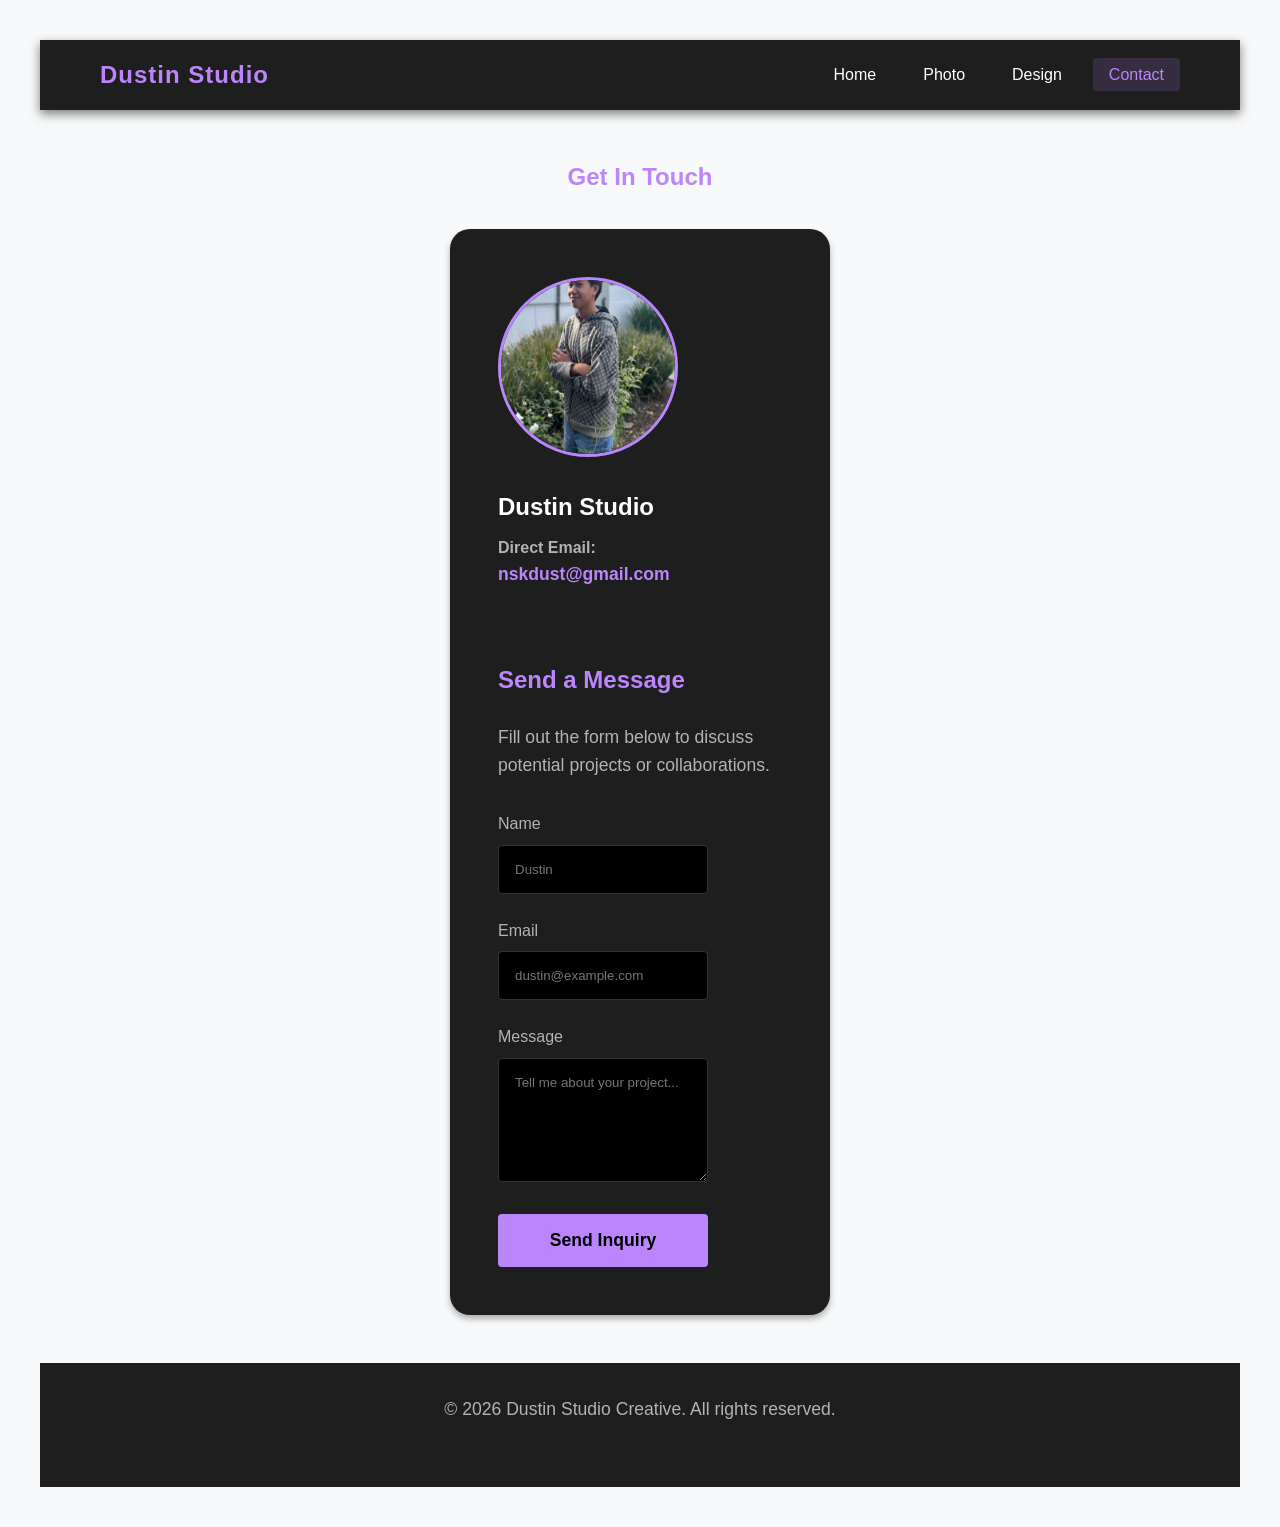
==== contact.html @ e93ee66b "Update contact.html" ====
<!DOCTYPE html>
<html lang="en">
<head>
    <meta charset="UTF-8">
    <meta name="viewport" content="width=device-width, initial-scale=1.0">
    <title>Contact - My Creative Portfolio</title>
    <link rel="stylesheet" href="style.css">
    
    <style>
        .contact-wrapper {
            display: flex;
            flex-wrap: wrap;
            gap: 3rem;
            max-width: 3000px;
            margin: 0 auto;
            background-color: var(--surface-color);
            padding: 3rem;
            border-radius: 20px;
            box-shadow: 0 4px 6px rgba(0,0,0,0.3);
        }

        /* Left Side: Profile Info */
        .contact-info {
            flex: 1;
            min-width: 400px;
        }

        .contact-info img {
            width: 180px;
            height: 180px;
            border-radius: 50%; /* Makes the image perfectly round */
            object-fit: cover;
            margin-bottom: 1.5rem;
            border: 3px solid var(--primary-color); /* Adds a nice purple border */
        }

        .contact-info h3 {
            color: var(--text-main);
            margin-bottom: 0.5rem;
            font-size: 1.5rem;
        }

        .contact-info p {
            margin-bottom: 1.5rem;
            font-size: 1rem;
        }

        .email-link {
            color: var(--primary-color);
            text-decoration: none;
            font-weight: bold;
            font-size: 1.1rem;
            transition: color 0.3s ease;
        }

        .email-link:hover {
            color: #9965f4;
            text-decoration: underline;
        }

        /* Right Side: The Form */
        .contact-form-section {
            flex: 2;
            min-width: 300px;
        }
        
        .contact-form-section h2 {
            margin-top: 0;
        }
    </style>
</head>
<body>
    <header>
        <div class="logo">Dustin Studio</div>
        <nav>
            <ul>
                <li><a href="index.html">Home</a></li>
                <li><a href="photo.html">Photo</a></li>
                <li><a href="design.html">Design</a></li>
                <li><a href="contact.html" class="active">Contact</a></li>
            </ul>
        </nav>
    </header>

    <main>
        <section id="contact">
            <h1 style="text-align: center; margin-bottom: 2rem;">Get In Touch</h1>
            
            <div class="contact-wrapper">
                <div class="contact-info">
                    <img src="dustin.png" alt="Profile Picture of Dustin">
                    
                    <h3>Dustin Studio</h3>
                    
                    <p><strong>Direct Email:</strong><br>
                    <a href="nskdust@gmail.com" class="email-link">nskdust@gmail.com</a></p>
                </div>

                <div class="contact-form-section">
                    <h2>Send a Message</h2>
                    <p>Fill out the form below to discuss potential projects or collaborations.</p>
                    
                    <div class="form-group">
                        <label for="name">Name</label>
                        <input type="text" id="name" placeholder="Dustin">
                    </div>
                    <div class="form-group">
                        <label for="email">Email</label>
                        <input type="email" id="email" placeholder="dustin@example.com">
                    </div>
                    <div class="form-group">
                        <label for="message">Message</label>
                        <textarea id="message" rows="6" placeholder="Tell me about your project..."></textarea>
                    </div>
                    <button class="btn">Send Inquiry</button>
                </div>
            </div>
        </section>
    </main>

    <footer>
        <p>&copy; 2026 Dustin Studio Creative. All rights reserved.</p>
    </footer>
</body>
</html>
---- style.css ----
/* style.css */
:root {
    --bg-color: #000000;
    --surface-color: #1e1e1e;
    --primary-color: #bb86fc;
    --text-main: #ffffff;
    --text-muted: #b3b3b3;
}

* {
    margin: 0;
    padding: 0;
    box-sizing: border-box;
    font-family: 'Helvetica Neue', Helvetica, Arial, sans-serif;
}

body {
    background-color: var(--bg-color);
    color: var(--text-main);
    line-height: 1.6;
    display: flex;
    flex-direction: column;
    min-height: 100vh;
}

header {
    background-color: var(--surface-color);
    padding: 1rem 5%;
    display: flex;
    justify-content: space-between;
    align-items: center;
    position: sticky;
    top: 0;
    z-index: 100;
    box-shadow: 0 4px 10px rgba(0,0,0,0.5);
}

.logo {
    font-size: 1.5rem;
    font-weight: bold;
    color: var(--primary-color);
    letter-spacing: 1px;
}

nav ul {
    list-style: none;
    display: flex;
    gap: 15px;
}

nav a {
    color: var(--text-main);
    text-decoration: none;
    font-weight: 500;
    padding: 0.5rem 1rem;
    border-radius: 4px;
    transition: all 0.3s ease;
}

nav a:hover, nav a.active {
    background-color: rgba(187, 134, 252, 0.15);
    color: var(--primary-color);
}

main {
    flex: 1;
    padding: 3rem 5%;
    max-width: 500px;
    margin: 0 auto;
    width: 100%;
}

h1, h2 {
    margin-bottom: 1.5rem;
    color: var(--primary-color);
}

p {
    color: var(--text-muted);
    margin-bottom: 2rem;
    font-size: 1.1rem;
}

/* Images and Galleries */
.hero-img {
    width: 100%;
    max-height: 400px;
    object-fit: cover;
    border-radius: 8px;
    margin-bottom: 2rem;
}

.gallery-grid {
    display: grid;
    grid-template-columns: repeat(auto-fit, minmax(400px, 1fr));
    gap: 20px;
}

body {
    background-color: #f8f9fa;
    font-family: 'Comic Sans MS', 'Chalkboard SE', sans-serif; /* A slightly handwritten feel */
    display: flex;
    justify-content: center;
    padding: 40px;
    margin: 0;
}

/* The main 12-column grid container */
.grid-container {
    display: grid;
    grid-template-columns: repeat(20, 1fr);
    gap: 20px;
    width: 100%;
    max-width: 600px; /* Constrains the layout to a readable size */
}

/* Base styles for all boxes */
.box {
    border: 2px solid #6a0dad; /* Purple ink color */
    display: flex;
    justify-content: center;
    align-items: center;
    font-size: 2.5rem;
    color: #6a0dad;
    background-color: transparent;
    border-radius: 2px; /* Slight rounding so it doesn't look too rigid */
}

/* --- Specific Box Placements & Heights --- */

/* Row 1 */
.box-1 {
    grid-column: 1 / 5; /* Starts at col line 1, ends at 5 */
    height: 120px;
}
.box-2 {
    grid-column: 1 / 5;
    height: 120px;
}

/* Row 2 */
.box-3 {
    grid-column: 1 / 5; /* Wider than box 1 */
    height: 180px; /* Taller box */
}
.box-4 {
    grid-column: 8 / 12;
    height: 160px;
}

/* Row 3 */
.box-5 {
    grid-column: 1 / 5;
    height: 120px;
}
.box-6 {
    grid-column: 7 / 11;
    height: 120px;
}

/* Row 4 */
.box-7 {
    grid-column: 1 / 4; /* Narrowest left box */
    height: 120px;
}
.box-8 {
    grid-column: 5 / 13; /* Widest box, stretches to the end */
    height: 100px;
}

.gallery-item:hover {
    transform: scale(1.03);
}

/* Contact Form */
.contact-container {
    background-color: var(--surface-color);
    padding: 4rem;
    border-radius: 8px;
    max-width: 900px;
    margin: 0 auto;
}

.form-group {
    margin-bottom: 1.5rem;
}

.form-group label {
    display: block;
    margin-bottom: 0.5rem;
    color: var(--text-muted);
}

.form-group input,
.form-group textarea {
    width: 70%;
    padding: 1rem;
    background-color: var(--bg-color);
    border: 1px solid #333;
    color: var(--text-main);
    border-radius: 4px;
}

.form-group input:focus,
.form-group textarea:focus {
    outline: none;
    border-color: var(--primary-color);
}

.btn {
    background-color: var(--primary-color);
    color: #000;
    border: none;
    padding: 1rem 2rem;
    font-weight: bold;
    border-radius: 4px;
    cursor: pointer;
    width: 70%;
    font-size: 1.1rem;
    transition: background-color 0.3s;
}

.btn:hover {
    background-color: #9965f4;
}

footer {
    background-color: var(--surface-color);
    text-align: center;
    padding: 2rem 0;
    color: var(--text-muted);
    margin-top: auto;
}

@media (max-width: 768px) {
    header {
        flex-direction: column;
        gap: 15px;
    }
    nav ul {
        flex-wrap: wrap;
        justify-content: center;
    }
}
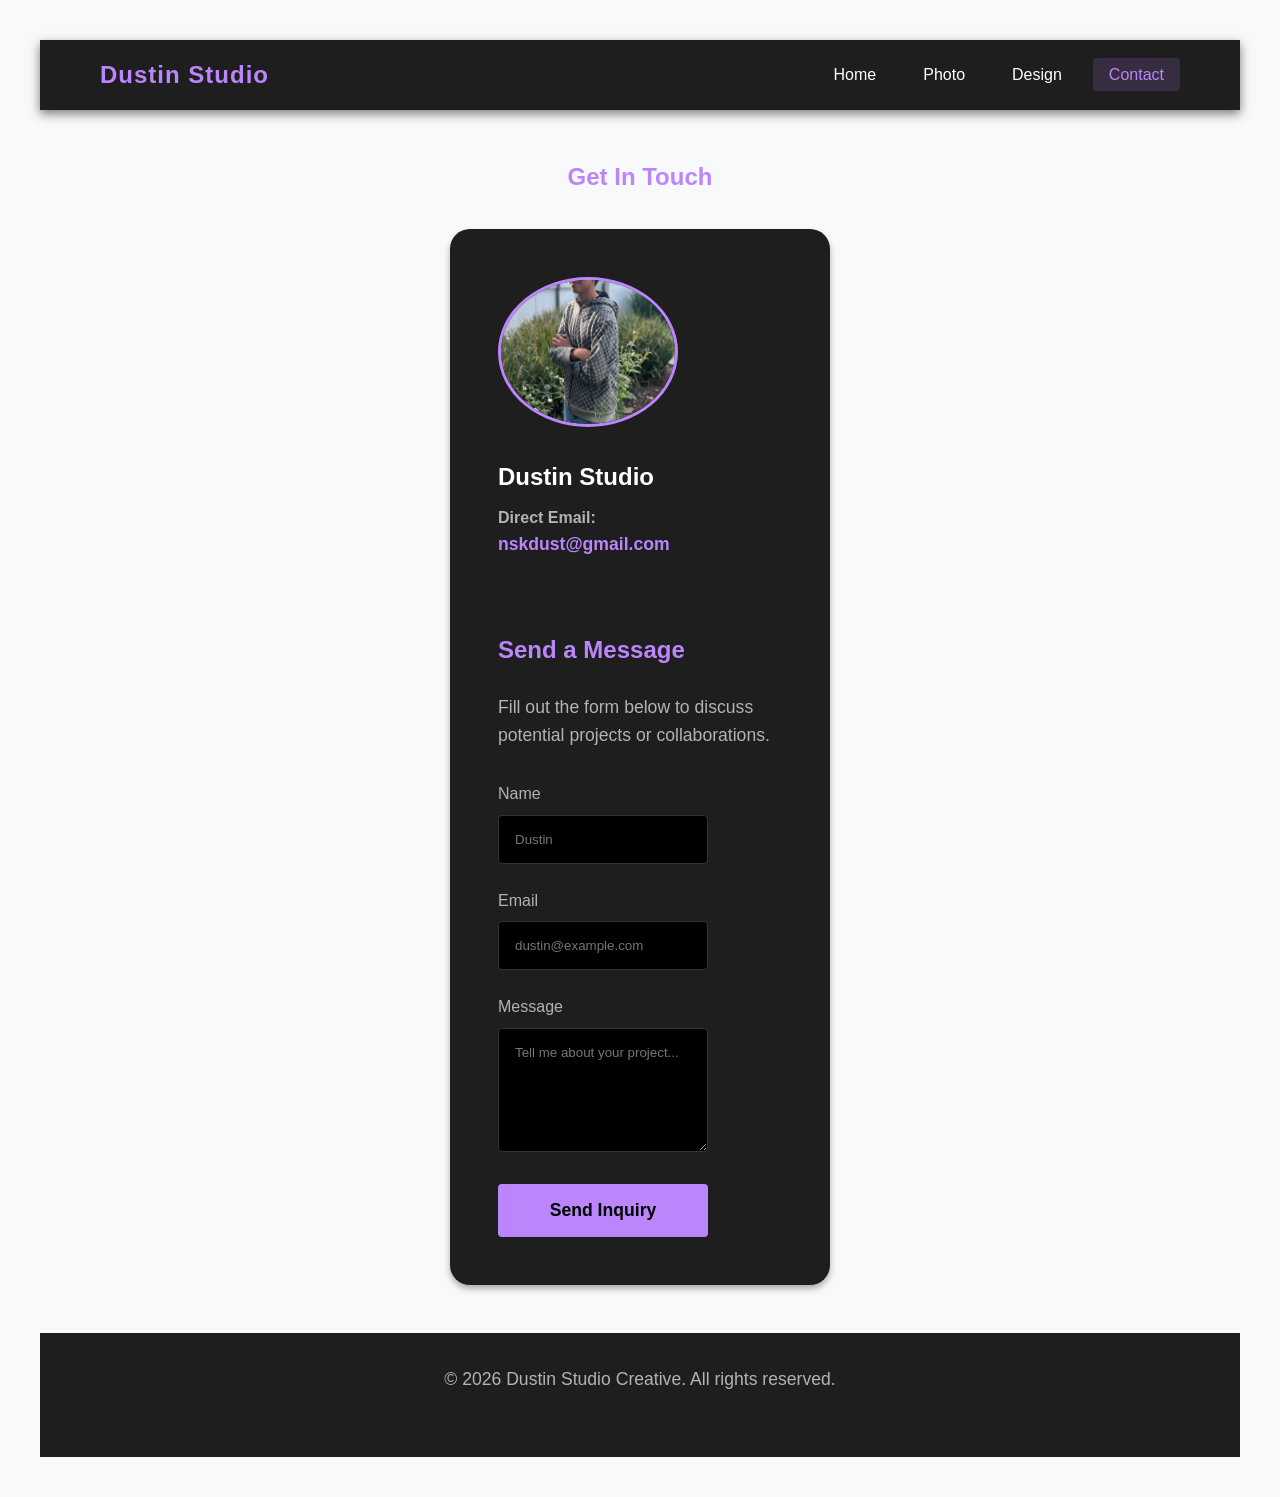
==== commit 63d8c7e9: "Update contact.html" ====
--- a/contact.html
+++ b/contact.html
@@ -27,7 +27,7 @@
 
         .contact-info img {
             width: 180px;
-            height: 180px;
+            height: 150px;
             border-radius: 50%; /* Makes the image perfectly round */
             object-fit: cover;
             margin-bottom: 1.5rem;
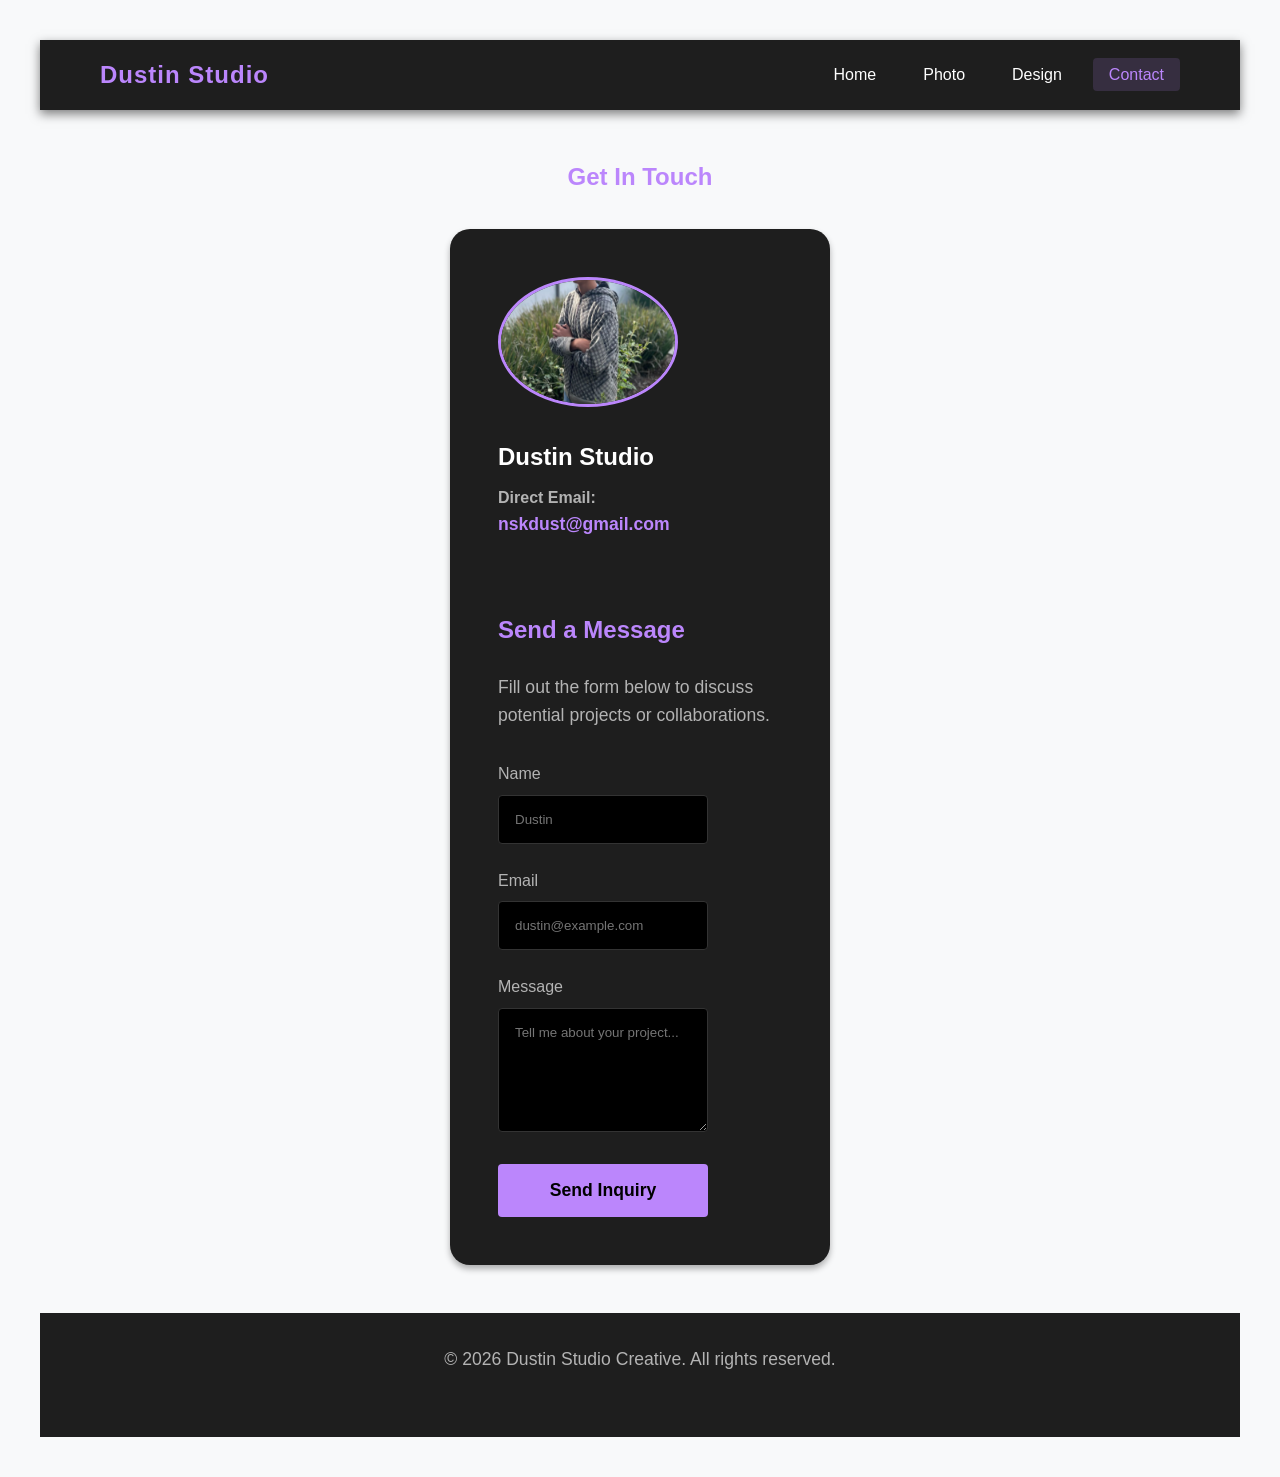
==== commit 0ae96f98: "Update contact.html" ====
--- a/contact.html
+++ b/contact.html
@@ -27,7 +27,7 @@
 
         .contact-info img {
             width: 180px;
-            height: 150px;
+            height: 130px;
             border-radius: 50%; /* Makes the image perfectly round */
             object-fit: cover;
             margin-bottom: 1.5rem;
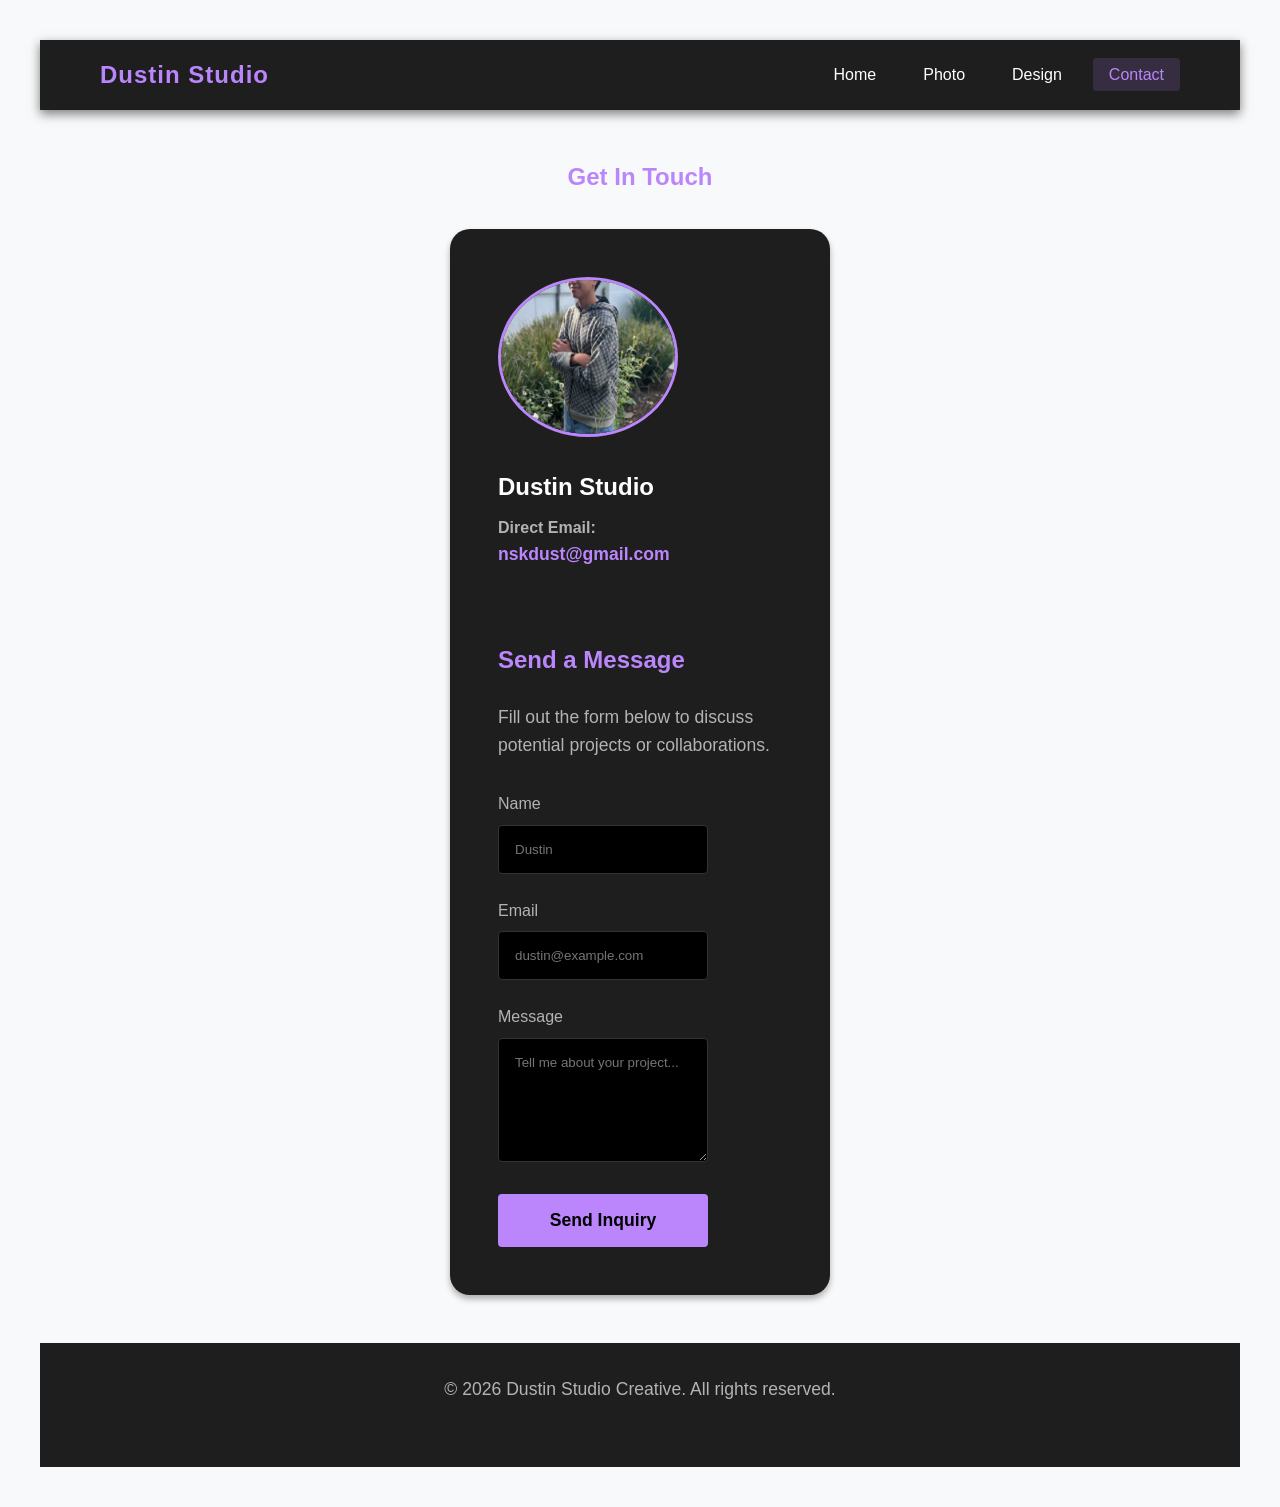
==== commit 0fe854f1: "Update contact.html" ====
--- a/contact.html
+++ b/contact.html
@@ -27,7 +27,7 @@
 
         .contact-info img {
             width: 180px;
-            height: 130px;
+            height: 160px;
             border-radius: 50%; /* Makes the image perfectly round */
             object-fit: cover;
             margin-bottom: 1.5rem;
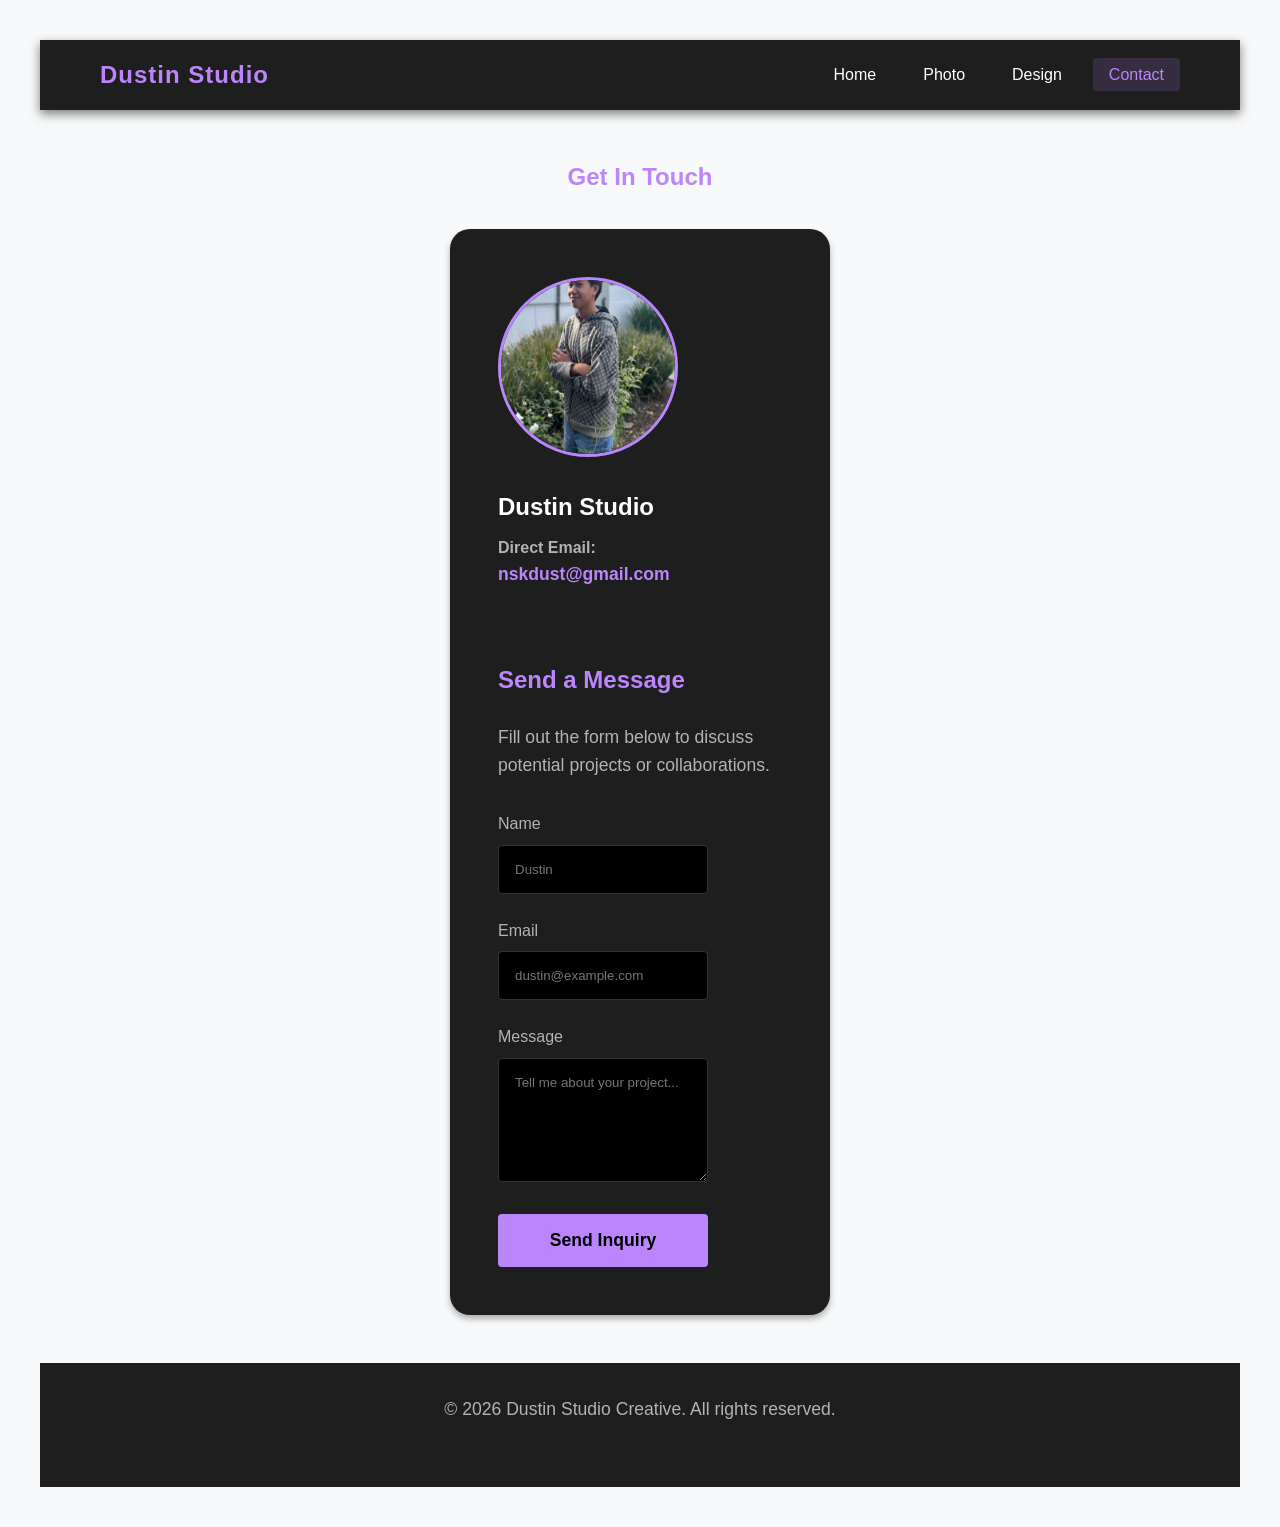
==== commit 6b51c1b8: "Update contact.html" ====
--- a/contact.html
+++ b/contact.html
@@ -27,7 +27,7 @@
 
         .contact-info img {
             width: 180px;
-            height: 160px;
+            height: 180px;
             border-radius: 50%; /* Makes the image perfectly round */
             object-fit: cover;
             margin-bottom: 1.5rem;
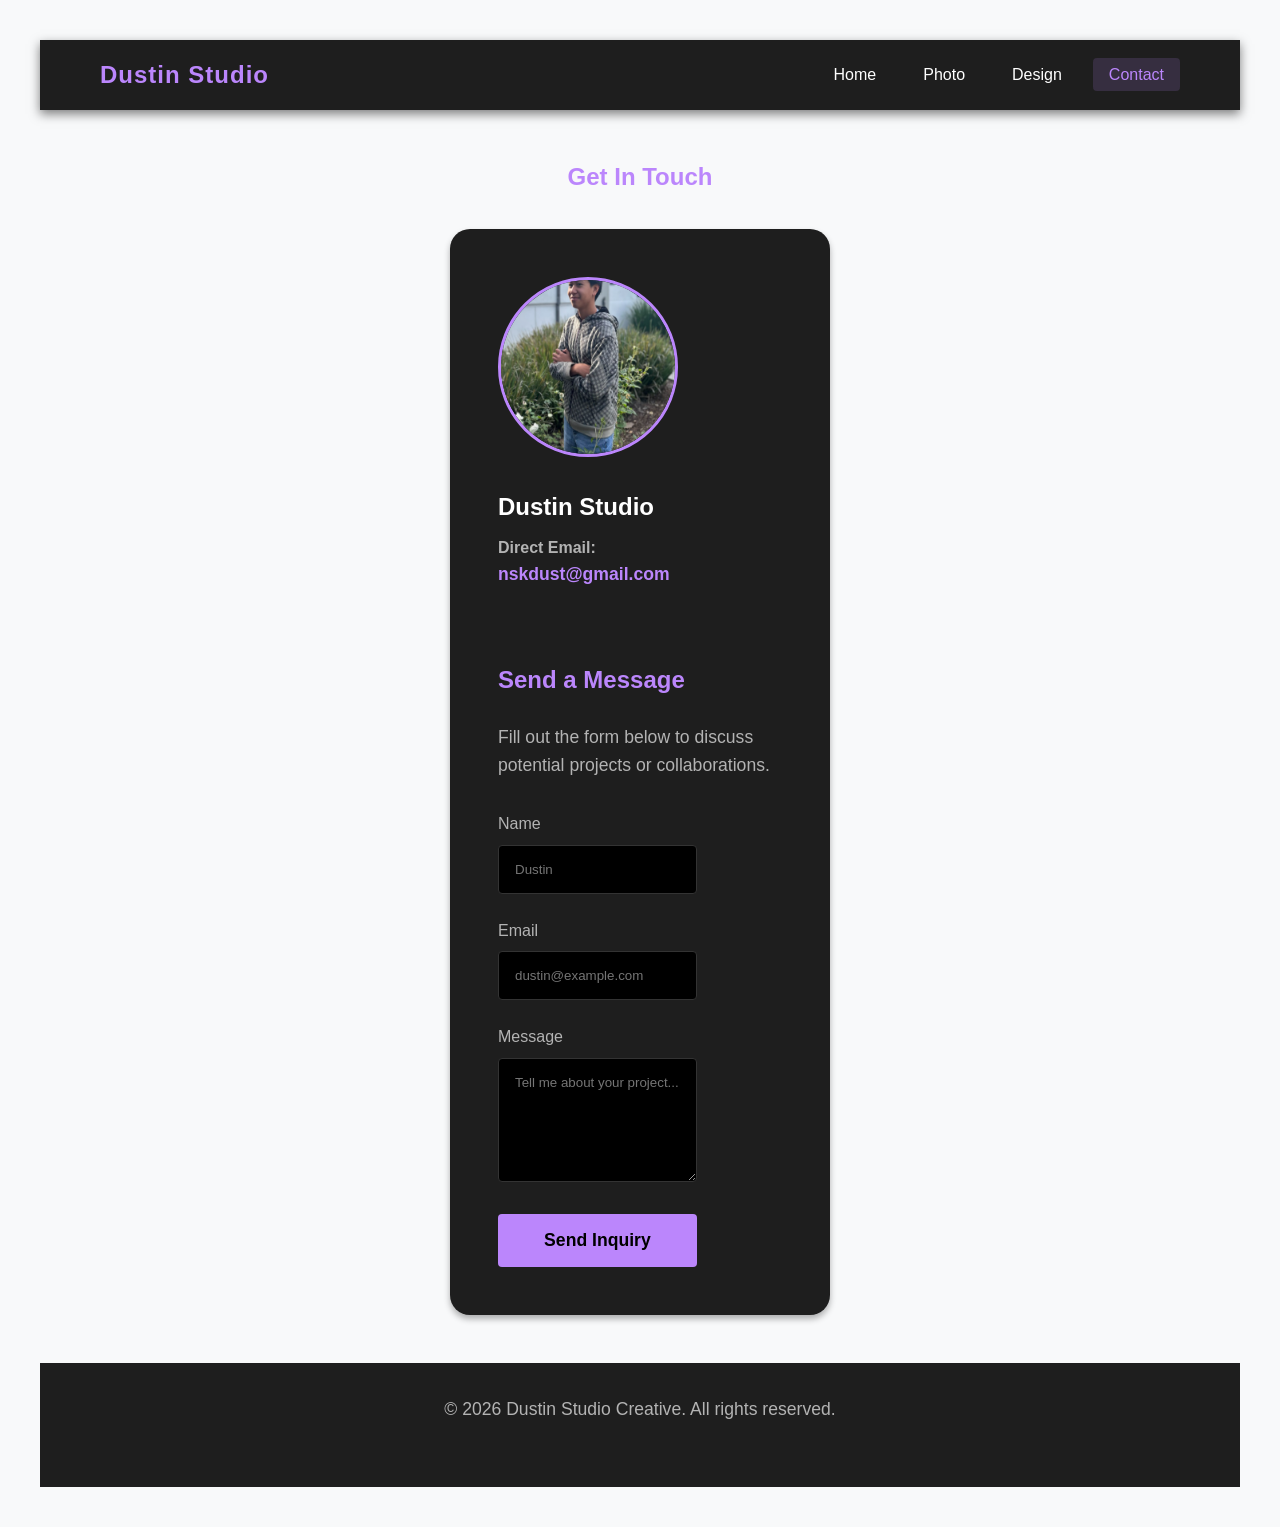
==== commit 3f1bcd06: "Update contact.html" ====
--- a/contact.html
+++ b/contact.html
@@ -61,7 +61,7 @@
         /* Right Side: The Form */
         .contact-form-section {
             flex: 2;
-            min-width: 300px;
+            min-width: 200px;
         }
         
         .contact-form-section h2 {
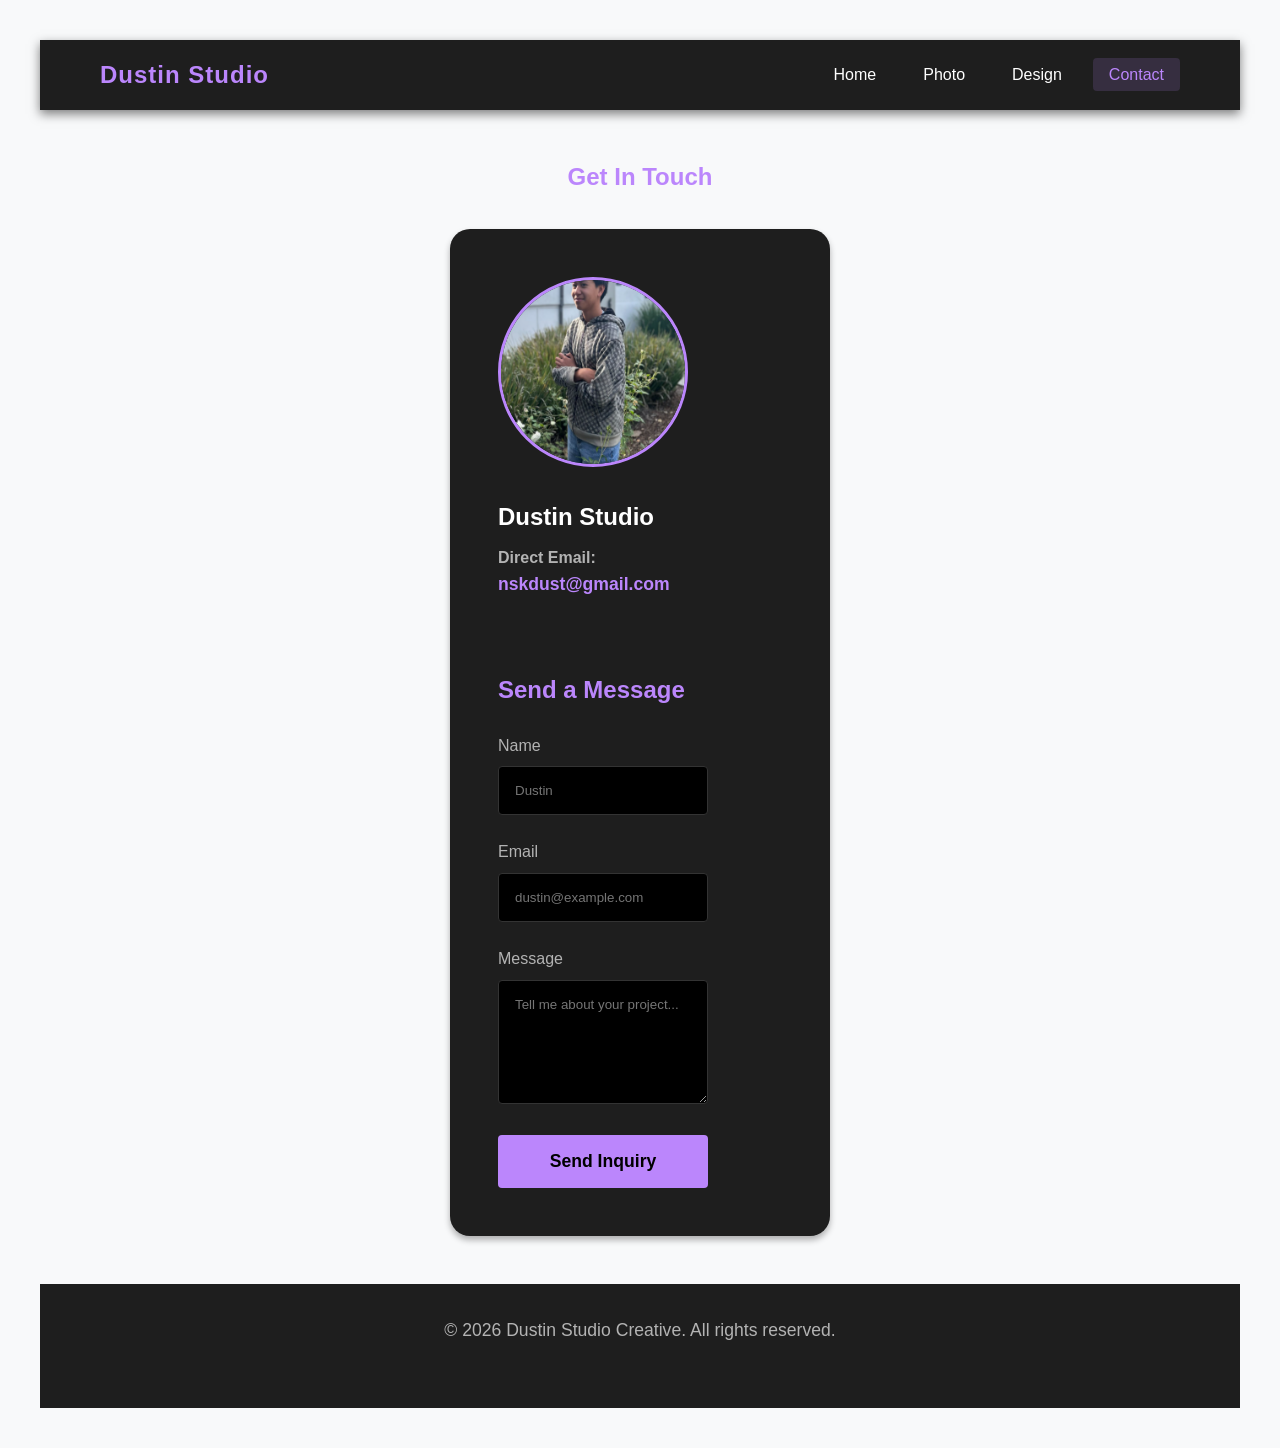
==== commit 47636381: "Update contact.html" ====
--- a/contact.html
+++ b/contact.html
@@ -26,8 +26,8 @@
         }
 
         .contact-info img {
-            width: 180px;
-            height: 180px;
+            width: 190px;
+            height: 190px;
             border-radius: 50%; /* Makes the image perfectly round */
             object-fit: cover;
             margin-bottom: 1.5rem;
@@ -61,7 +61,7 @@
         /* Right Side: The Form */
         .contact-form-section {
             flex: 2;
-            min-width: 200px;
+            min-width: 300px;
         }
         
         .contact-form-section h2 {
@@ -98,7 +98,6 @@
 
                 <div class="contact-form-section">
                     <h2>Send a Message</h2>
-                    <p>Fill out the form below to discuss potential projects or collaborations.</p>
                     
                     <div class="form-group">
                         <label for="name">Name</label>
